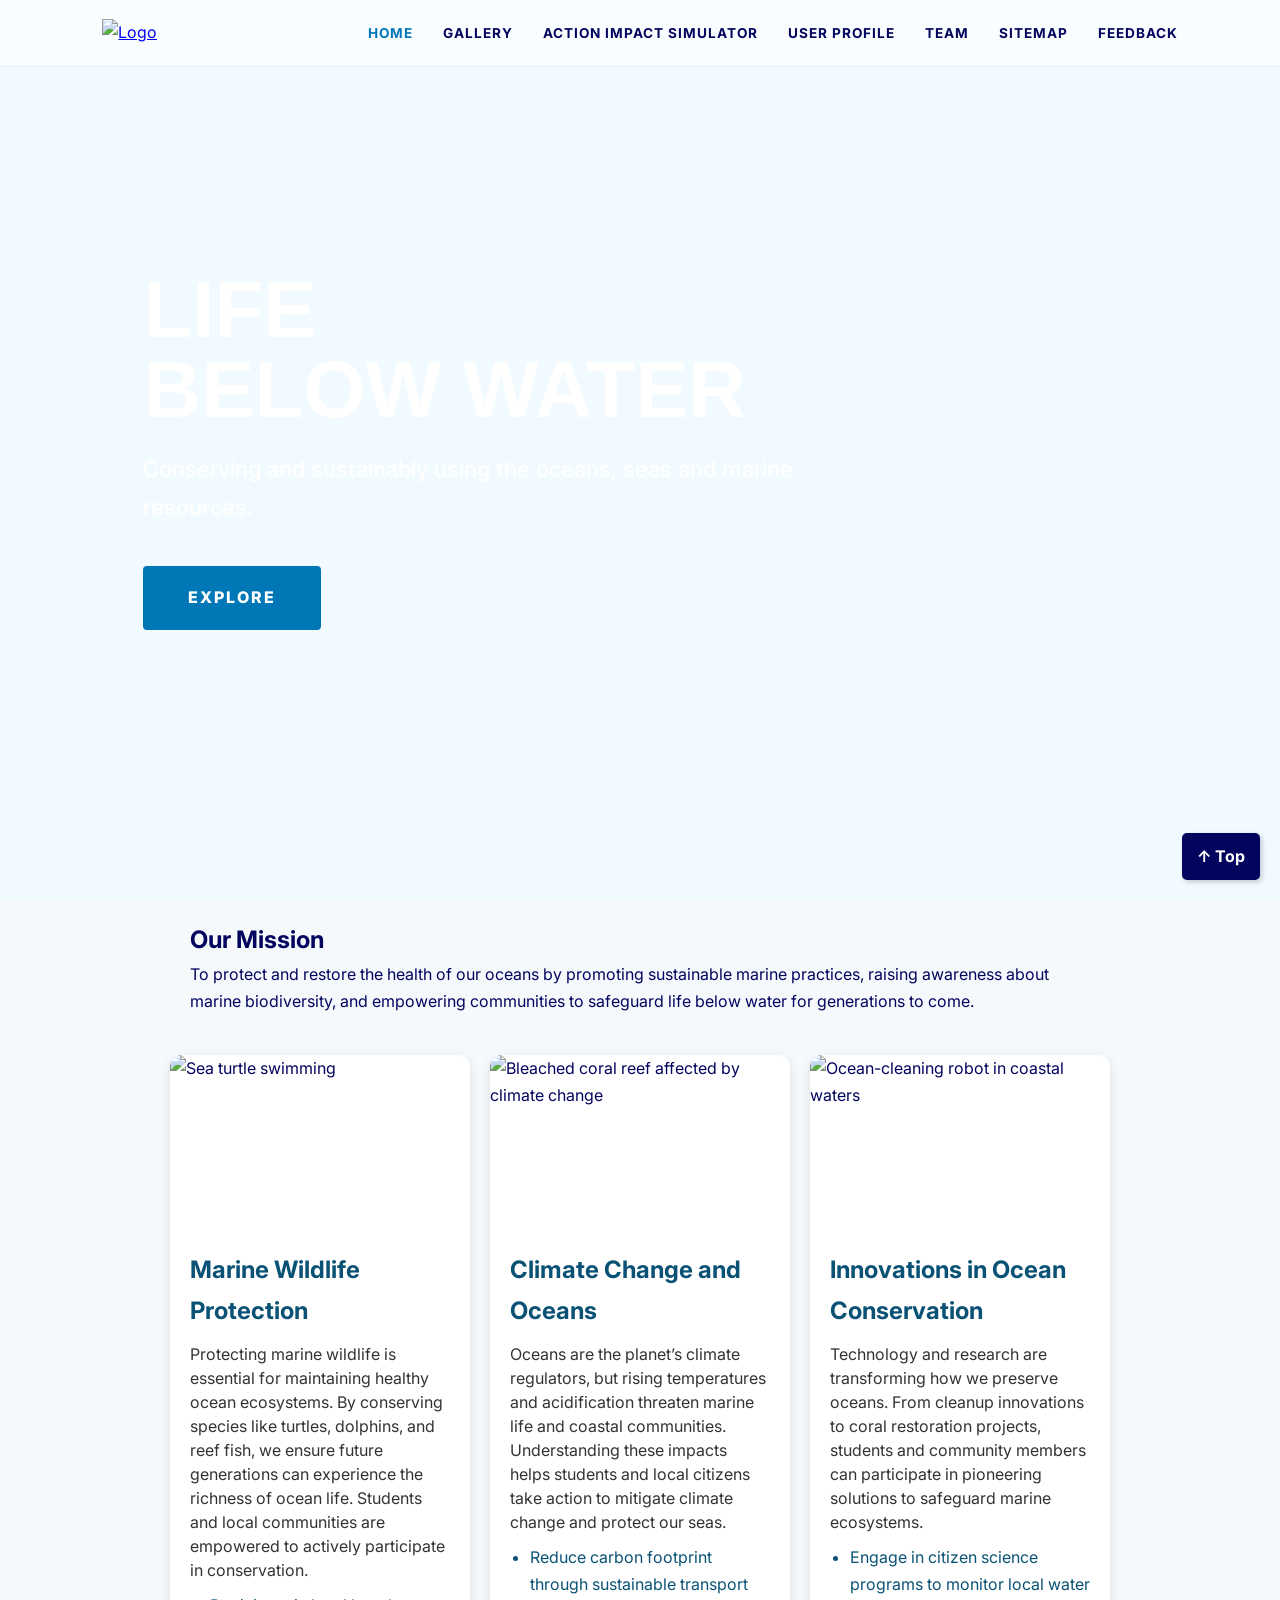
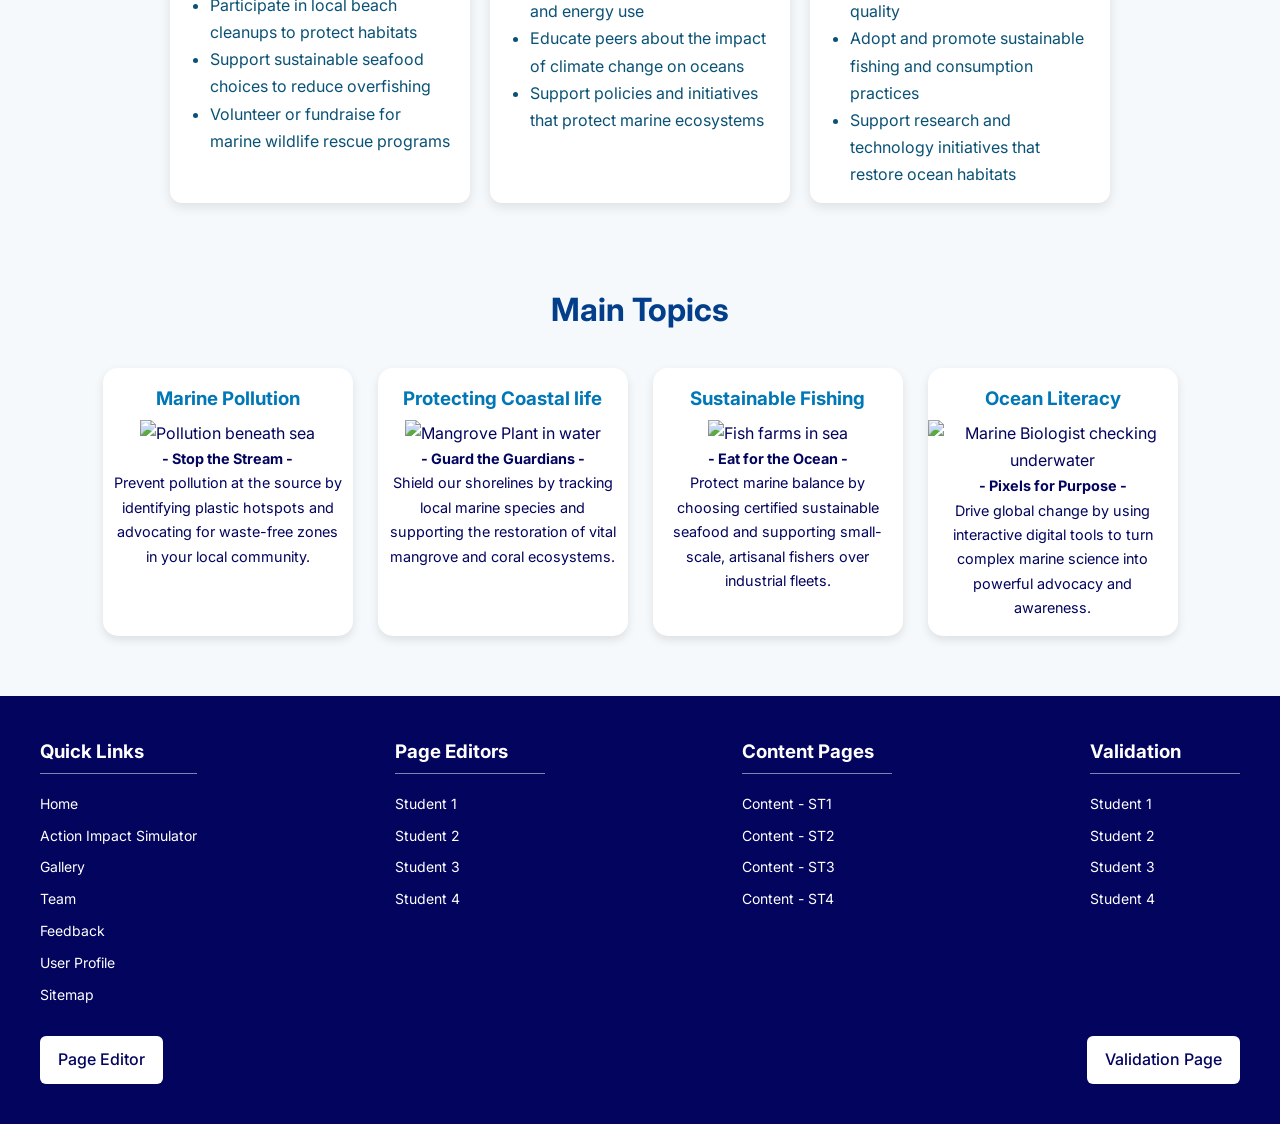
==== index.html @ 19e51897 "Update and rename Home.html to index.html" ====
<!DOCTYPE html>
<html lang="en">
<head>
    <meta charset="UTF-8">
    <meta name="viewport" content="width=device-width, initial-scale=1.0">
    <title>Life Below Water | Home</title>
    
    <link rel="stylesheet" href="Global.css">
    <link rel="stylesheet" href="Home.css">
    <link href="https://fonts.googleapis.com/css2?family=Inter:wght@400;700&family=Outfit:wght@400;700&display=swap"
        rel="stylesheet">
</head>
<body>

    <div class="bg-wrapper"></div>
    <canvas id="bubble-canvas"></canvas>

    <header>
        <a href="index.html" class="logo">
            <img src="Images/Student1_image18.png" alt="Logo">
        </a>

        <nav>
            <ul>
                <li><a href="index.html" class="active">Home</a></li>
                <li><a href="Gallery.html">Gallery</a></li>
                <li><a href="Peer.html">Action Impact Simulator</a></li>
                <li><a href="Peer.html">User Profile</a></li>
                <li><a href="Peer.html">Team</a></li>
                <li><a href="Peer.html">Sitemap</a></li>
                <li><a href="Peer.html">Feedback</a></li>
            </ul>
        </nav>
    </header>

    <main>
        <section class="hero">
            <div class="hero-content">
                <h1>Life <br>Below Water</h1>
                <p>Conserving and sustainably using the oceans, seas and marine resources.</p>
                <a href="#topics" class="btn-cta">Explore</a>
            </div>
        </section>

        <section class="card-container">
            <div class="mission-container reveal">
                <h2>Our Mission</h2>
                <p>
                    To protect and restore the health of our oceans by promoting sustainable marine practices, raising awareness about marine biodiversity, and empowering communities to safeguard life below water for generations to come.
                </p>
            </div>
        </section>

        <section class="card-container">
            <div class="card reveal">
                <img src="Images/Student1_image1.jpg" alt="Sea turtle swimming" class="card-img">
            <div class="card-content">
                <h2 class="card-heading">Marine Wildlife Protection</h2>
                    <p>Protecting marine wildlife is essential for maintaining healthy ocean ecosystems. By conserving species like turtles, dolphins, and reef fish, we ensure future generations can experience the richness of ocean life. Students and local communities are empowered to actively participate in conservation.</p>
                    <ul class="card-highlights">
                        <li>Participate in local beach cleanups to protect habitats</li>
                        <li>Support sustainable seafood choices to reduce overfishing</li>
                        <li>Volunteer or fundraise for marine wildlife rescue programs</li>
                    </ul>
            </div>
            </div>

            <div class="card reveal">
                <img src="Images/Student1_image2.jpg" alt="Bleached coral reef affected by climate change" class="card-img">
            <div class="card-content">
                <h2 class="card-heading">Climate Change and Oceans</h2>
                    <p>Oceans are the planet’s climate regulators, but rising temperatures and acidification threaten marine life and coastal communities. Understanding these impacts helps students and local citizens take action to mitigate climate change and protect our seas.</p>
                    <ul class="card-highlights">
                        <li>Reduce carbon footprint through sustainable transport and energy use</li>
                        <li>Educate peers about the impact of climate change on oceans</li>
                        <li>Support policies and initiatives that protect marine ecosystems</li>
                    </ul>
            </div>
            </div>

            <div class="card reveal">
                <img src="Images/Student1_image3.png" alt="Ocean-cleaning robot in coastal waters" class="card-img">
            <div class="card-content">
                <h2 class="card-heading">Innovations in Ocean Conservation</h2>
                    <p>Technology and research are transforming how we preserve oceans. From cleanup innovations to coral restoration projects, students and community members can participate in pioneering solutions to safeguard marine ecosystems.</p>
                    <ul class="card-highlights">
                        <li>Engage in citizen science programs to monitor local water quality</li>
                        <li>Adopt and promote sustainable fishing and consumption practices</li>
                        <li>Support research and technology initiatives that restore ocean habitats</li>
                    </ul>
            </div>
            </div>
        </section>

        <section class="topics-section" id="topics">
            <h2 class="section-title">Main Topics</h2>

            <div class="topics-container">
                <a href="content_ST1.html" class="topic-card">
                    <h3>Marine Pollution</h3>
                    <img src="Images/Student1_image4.jpg" alt="Pollution beneath sea">
                    <p><strong>- Stop the Stream -</strong><br>Prevent pollution at the source by identifying plastic hotspots and advocating for waste-free zones in your local community.</p>
                </a>

                <a href="Peer.html" class="topic-card">
                    <h3>Protecting Coastal life</h3>
                    <img src="Images/Student1_image5.jpg" alt="Mangrove Plant in water">
                    <p><strong>- Guard the Guardians -</strong><br>Shield our shorelines by tracking local marine species and supporting the restoration of vital mangrove and coral ecosystems.</p>
                </a>

                <a href="Peer.html" class="topic-card">
                    <h3>Sustainable Fishing</h3>
                    <img src="Images/Student1_image6.jpg" alt="Fish farms in sea">
                    <p><strong>- Eat for the Ocean -</strong><br>Protect marine balance by choosing certified sustainable seafood and supporting small-scale, artisanal fishers over industrial fleets.</p>
                </a>

                <a href="Peer.html" class="topic-card">
                    <h3>Ocean Literacy</h3>
                    <img src="Images/Student1_image7.jpg" alt="Marine Biologist checking underwater">
                    <p><strong>- Pixels for Purpose -</strong><br>Drive global change by using interactive digital tools to turn complex marine science into powerful advocacy and awareness.</p>
                </a>
            </div>
        </section>


    </main>

    <a href="#top" class="top-button">↑ Top</a>

    <footer class="footer">

        <div class="footer-container">

        <div class="footer-column">
        <h3>Quick Links</h3>
        <a href="index.html">Home</a>
        <a href="Peer.html">Action Impact Simulator</a>
        <a href="Gallery.html">Gallery</a>
        <a href="Peer.html">Team</a>
        <a href="Peer.html">Feedback</a>
        <a href="Peer.html">User Profile</a>
        <a href="Peer.html">Sitemap</a>
        </div>

        <div class="footer-column">
        <h3>Page Editors</h3>
        <a href="pageEditor_ST1.html">Student 1</a>
        <a href="Peer.html">Student 2</a>
        <a href="Peer.html">Student 3</a>
        <a href="Peer.html">Student 4</a>
        </div>

        <div class="footer-column">
        <h3>Content Pages</h3>
        <a href="content_ST1.html">Content - ST1</a>
        <a href="Peer.html">Content - ST2</a>
        <a href="Peer.html">Content - ST3</a>
        <a href="Peer.html">Content - ST4</a>
        </div>

        <div class="footer-column">
        <h3>Validation</h3>
        <a href="validation_ST1.html">Student 1</a>
        <a href="Peer.html">Student 2</a>
        <a href="Peer.html">Student 3</a>
        <a href="Peer.html">Student 4</a>
        </div>

    </div>

    <div class="footer-bottom">
        <a href="pageEditor_ST1.html" class="footer-btn">Page Editor</a>
        <a href="validation_ST1.html" class="footer-btn">Validation Page</a>
    </div>

    </footer>

        <script>
            // --- BUBBLE ENGINE ---
            const canvas = document.getElementById('bubble-canvas');
            const ctx = canvas.getContext('2d');
            let bubbles = [];

            function resize() {
                canvas.width = window.innerWidth;
                canvas.height = window.innerHeight;
            }
            window.addEventListener('resize', resize);
            resize();

            class Bubble {
                constructor() { this.reset(); }
                reset() {
                    this.x = Math.random() * canvas.width;
                    this.y = canvas.height + 100;
                    this.size = Math.random() * 8 + 2;
                    this.speed = Math.random() * 1.2 + 0.3;
                    this.opacity = Math.random() * 0.3;
                }
                update() {
                    this.y -= this.speed;
                    if (this.y < -50) this.reset();
                }
                draw() {
                    ctx.beginPath();
                    ctx.arc(this.x, this.y, this.size, 0, Math.PI * 2);
                    ctx.fillStyle = `rgba(144, 224, 239, ${this.opacity})`;
                    ctx.fill();
                }
            }

            for(let i=0; i<50; i++) bubbles.push(new Bubble());

            function animate() {
                ctx.clearRect(0, 0, canvas.width, canvas.height);
                bubbles.forEach(b => { b.update(); b.draw(); });
                requestAnimationFrame(animate);
            }
            animate();

            // --- SCROLL REVEAL ENGINE ---
            const observer = new IntersectionObserver((entries) => {
                entries.forEach(entry => {
                    if (entry.isIntersecting) entry.target.classList.add('active');
                });
            }, { threshold: 0.1 });

            document.querySelectorAll('.reveal').forEach(el => observer.observe(el));
        </script>
    </body>
    </html>
---- Global.css ----
:root {
    --primary: #0077b6;       
    --secondary: #48cae4;     
    --dark: #03045e;          
    --white: #ffffff;
    --glass: rgba(255, 255, 255, 0.649);
    --transition: all 0.5s cubic-bezier(0.165, 0.84, 0.44, 1);
}

* {
    margin: 0;
    padding: 0;
    box-sizing: border-box;
}

body {
    font-family: 'Inter', sans-serif;
    background-color: #f0faff;
    color: var(--dark);
    line-height: 1.7;
    overflow-x: hidden;
}

header {
    background: var(--glass);
    backdrop-filter: blur(15px);
    -webkit-backdrop-filter: blur(15px);
    padding: 1.2rem 8%;
    display: flex;
    justify-content: space-between;
    align-items: center;
    position: fixed;
    top: 0;
    width: 100%;
    z-index: 1000;
    border-bottom: 1px solid rgba(0, 119, 182, 0.1);
}

.logo {
    display: flex;
    align-items: center;
    transition: var(--transition);
}

.logo img {
    max-height: 50px; 
    width: auto;
    object-fit: contain; 
}

.logo:hover {
    opacity: 0.8; 
}
nav ul {
    display: flex;
    list-style: none;
    gap: 30px;
}

nav a {
    text-decoration: none;
    color: var(--dark);
    font-size: 0.85rem;
    font-weight: 700;
    text-transform: uppercase;
    letter-spacing: 1px;
    transition: var(--transition);
}

nav a:hover, nav a.active { color: var(--primary); }

.footer {
  background-color: #03045e;
  color: white;
  padding: 40px 20px;
  margin-top: 0;
}

.footer-container {
  display: flex;
  justify-content: space-between;
  flex-wrap: wrap;
  max-width: 1200px;
  margin: auto;
}

.footer-column {
  display: flex;
  flex-direction: column;
  gap: 8px;
  min-width: 150px;
}

.footer-column h3 {
  margin-bottom: 10px;
  padding-bottom: 5px;
  border-bottom: 1px solid rgba(255, 255, 255, 0.5);
}

.footer-column a {
  color: white;
  text-decoration: none;
  font-size: 14px;
  transition: 0.3s;
}

.footer-column a:hover {
  text-decoration: underline;
  opacity: 0.8;
}

.footer-bottom {
  margin-top: 30px;
  display: flex;
  justify-content: space-between;
  align-items: center;
  max-width: 1200px;
  margin-left: auto;
  margin-right: auto;
}

.footer-btn {
  background-color: white;
  color:#03045e;
  padding: 10px 18px;
  border-radius: 6px;
  text-decoration: none;
  font-weight: 500;
  transition: 0.3s;
}

.footer-btn:hover {
  background-color: #e0e0e0;
}

.top-button {
      position: fixed;
      bottom: 20px;
      right: 20px;
      background-color: var(--dark);
      color: white;
      padding: 10px 15px;
      border: none;
      border-radius: 5px;
      text-decoration: none;
      font-weight: bold;
      box-shadow: 2px 2px 5px rgba(0,0,0,0.2);
    }

    .top-button:hover {
      background-color: var(--primary);
    }
---- Home.css ----
.bg-wrapper {
    position: fixed;
    top: 0;
    left: 0;
    width: 100%;
    height: 100%;
    z-index: -2;
    background: url('https://images.unsplash.com/photo-1551244072-5d12893278ab?q=80&w=2000&auto=format&fit=crop') no-repeat center center fixed;
    background-size: cover;
}

#bubble-canvas {
    position: fixed;
    top: 0;
    left: 0;
    width: 100%;
    height: 100%;
    z-index: -1;
    pointer-events: none;
}

/* --- HERO SECTION --- */
.hero {
    height: 100vh;
    display: flex;
    align-items: center;
    padding: 0 8%;
    text-align: left;
}

.hero-content {
    max-width: 800px;
    background: rgba(255, 255, 255, 0.1);
    padding: 40px;
    border-radius: 20px;
    backdrop-filter: blur(5px);
    border: 1px solid rgba(255, 255, 255, 0.2);
    animation: fadeIn 1.2s ease-out;
}

@keyframes fadeIn {
    from { opacity: 0; transform: translateY(20px); }
    to { opacity: 1; transform: translateY(0); }
}

.hero h1 {
    font-family: 'Montserrat', sans-serif;
    font-size: clamp(3rem, 10vw, 5rem);
    line-height: 1;
    margin-bottom: 20px;
    color: white;
    text-transform: uppercase;
}

.hero p {
    font-size: 1.4rem;
    margin-bottom: 40px;
    color:white;
    font-weight: 500;
}

.btn-cta {
    padding: 18px 45px;
    background: var(--primary);
    color: var(--white);
    text-decoration: none;
    border-radius: 4px;
    font-weight: 800;
    text-transform: uppercase;
    letter-spacing: 2px;
    transition: var(--transition);
    display: inline-block;
}

/* --- CONTENT GRID --- */
.section {
    padding: 100px 8%;
    background: var(--white);
}

/* MISSION SECTION */
.mission {
    background: #f0faff;
    padding: 100px 8%;
    display: flex;
    justify-content: center;
}

.mission-container {
    max-width: 900px;
    width: 100%;
}

/* BUTTON INSIDE CARD */
.mission-card .mission-btn {
    background-color: #03045e;
    color: #ffffff;
    padding: 12px 25px;
    border-radius: 12px;
    text-decoration: none;
    font-weight: 600;
    transition: all 0.3s ease;
}

.mission-card .mission-btn:hover {
    background-color: #023e8a;
    transform: scale(1.05);
}


/* Container for all cards */
.card-container {
  display: flex;
  flex-wrap: wrap;       /* Allows cards to wrap on smaller screens */
  gap: 20px;             /* Space between cards */
  justify-content: center; /* Center cards in container */
  padding: 20px;
  background-color: #f5f9fc; /* Light background for contrast */
}

/* Individual card styling */
.card {
  background-color: #ffffff;
  border-radius: 12px;
  box-shadow: 0 4px 12px rgba(0,0,0,0.1);
  overflow: hidden;
  width: 300px;           /* Fixed width for desktop; flexible on mobile */
  display: flex;
  flex-direction: column;
  transition: transform 0.3s, box-shadow 0.3s;
}

/* Hover effect for interactivity */
.card:hover {
  transform: translateY(-5px);
  box-shadow: 0 8px 20px rgba(0,0,0,0.15);
}

/* Card image */
.card-img {
  width: 100%;
  height: 180px;
  object-fit: cover; /* Ensures image covers the space without distortion */
}

/* Card content */
.card-content {
  padding: 15px 20px;
  display: flex;
  flex-direction: column;
  gap: 10px;
}

/* Heading */
.card-heading {
  font-size: 1.5rem;
  color: #0a5275; /* Deep ocean blue */
  margin: 0;
}

/* Paragraph text */
.card-content p {
  font-size: 1rem;
  color: #333333;
  line-height: 1.5;
}

/* Highlights / list */
.card-highlights {
  list-style-type: disc;
  padding-left: 20px;
  margin: 0;
  color: #0a5275;
}

/* IMAGE CONTENT CARDS */
.content-card {
    background: rgba(255, 255, 255, 0.08);
    backdrop-filter: blur(10px);
    border-radius: 15px;
    overflow: hidden;
    cursor: pointer;
    transition: all 0.3s ease;
    color: var(--primary);
    border: 1px solid rgba(255,255,255,0.1);
}

.content-card:hover {
    transform: translateY(-8px) scale(1.03);
    box-shadow: 0 10px 25px rgba(0,0,0,0.3);
}

/* IMAGE */
.content-img {
    width: 100%;
    height: 180px;
    object-fit: cover;
}

/* TEXT AREA */
.content-info {
    padding: 20px;
    text-align: center;
}

.content-info h3 {
    margin-bottom: 10px;
    font-size: 1.3rem;
}

.content-info p {
    font-size: 0.95rem;
    opacity: 0.85;
}

.topics-section {
    padding: 60px 40px;
    text-align: center;
    background: #f5f9fc;
}

.section-title {
    font-size: 2rem;
    margin-bottom: 30px;
    color: #023e8a;
}

.topics-container {
    display: flex;
    justify-content: center;
    gap: 25px;
    flex-wrap: wrap;
}

.topic-card {
    width: 250px;
    background: #ffffff;
    border-radius: 15px;
    overflow: hidden;
    text-decoration: none;
    color: inherit;
    box-shadow: 0 4px 10px rgba(0,0,0,0.1);
    transition: transform 0.3s;
}

.topic-card:hover {
    transform: translateY(-8px);
}

.topic-card img {
    width: 100%;
    height: 160px;
    object-fit: cover;
}

.topic-card h3 {
    margin: 15px 10px 5px;
    color: #0077b6;
}

.topic-card p {
    font-size: 0.9rem;
    padding: 0 10px 15px;
}
/* --- REVEAL ON SCROLL --- */
.reveal {
    opacity: 0;
    transform: translateY(40px);
    transition: 1s all ease;
}
.reveal.active {
    opacity: 1;
    transform: translateY(0);
}
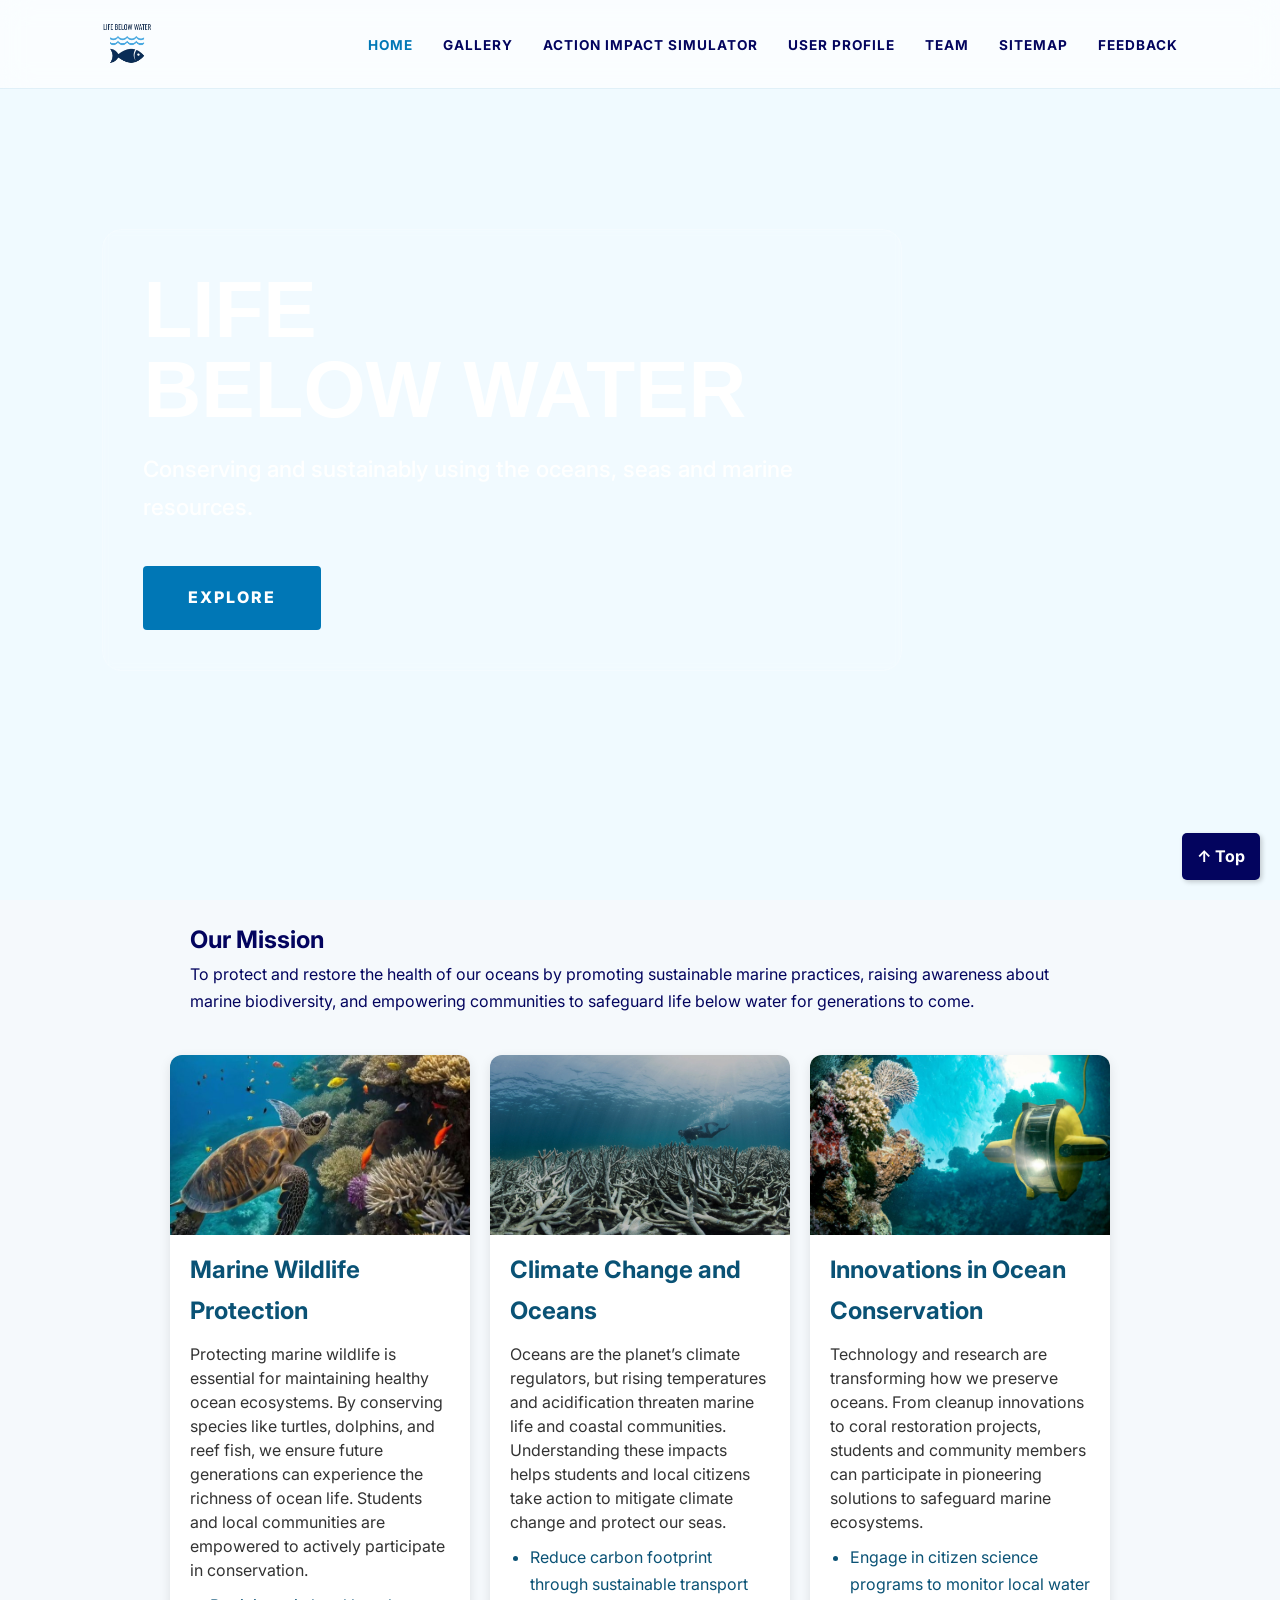
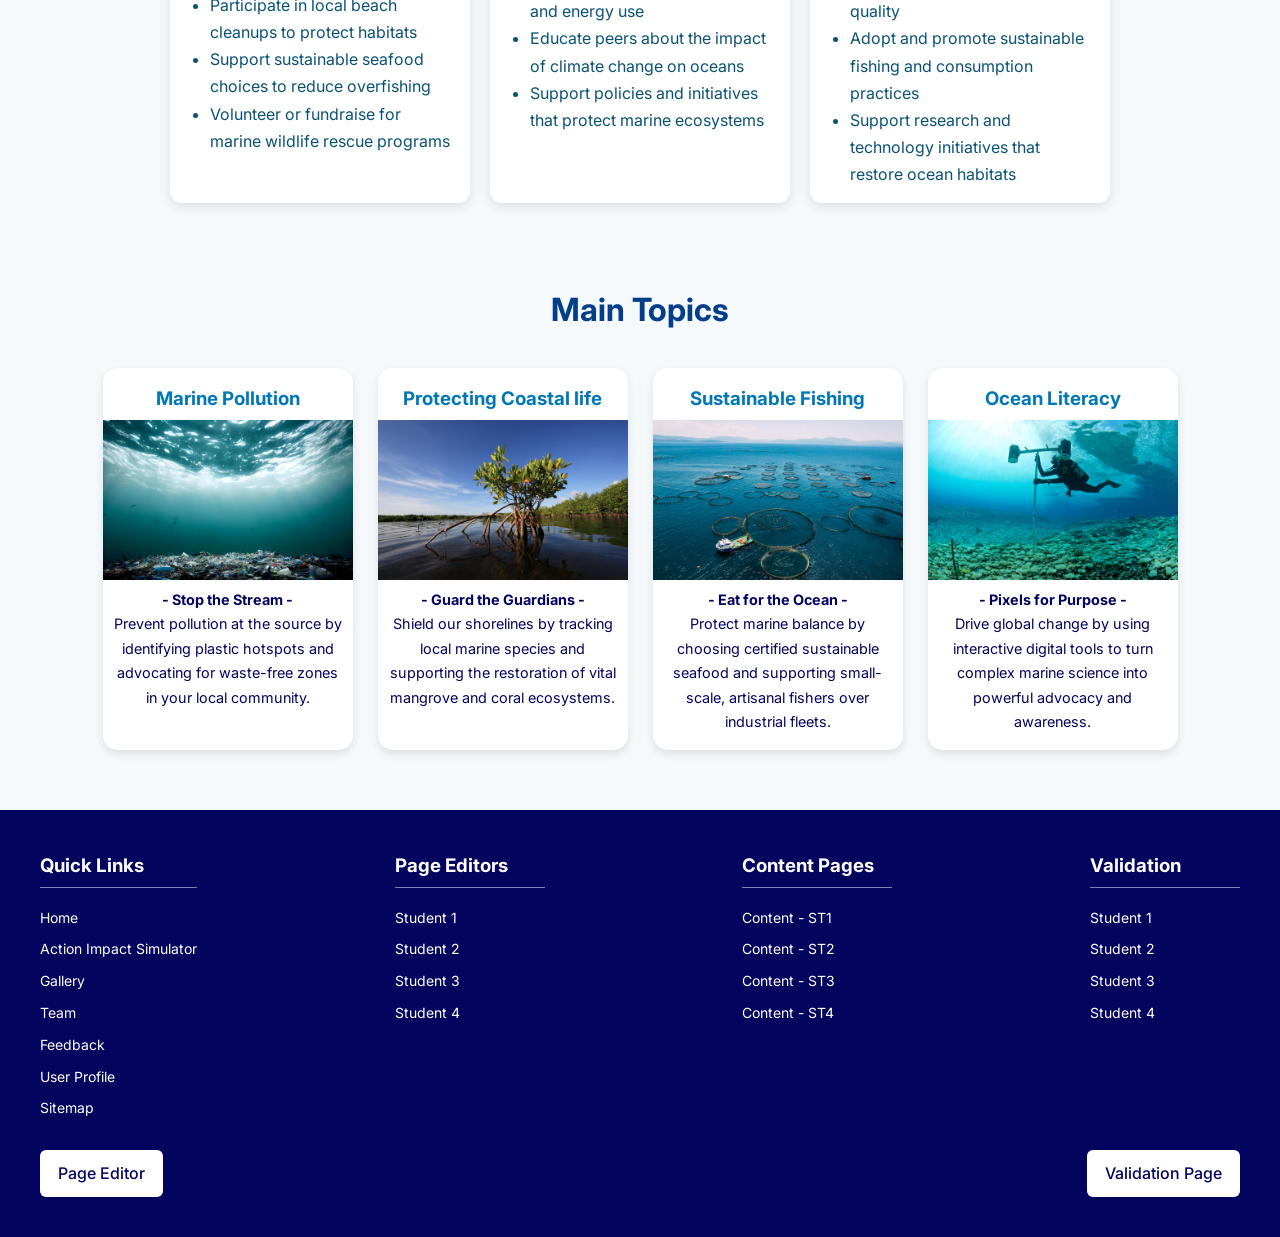
==== commit aebd7086: "Update index.html" ====
--- a/index.html
+++ b/index.html
@@ -17,7 +17,7 @@
 
     <header>
         <a href="index.html" class="logo">
-            <img src="Images/Student1_image18.png" alt="Logo">
+            <img src="Student1_image18.png" alt="Logo">
         </a>
 
         <nav>
@@ -53,7 +53,7 @@
 
         <section class="card-container">
             <div class="card reveal">
-                <img src="Images/Student1_image1.jpg" alt="Sea turtle swimming" class="card-img">
+                <img src="Student1_image1.jpg" alt="Sea turtle swimming" class="card-img">
             <div class="card-content">
                 <h2 class="card-heading">Marine Wildlife Protection</h2>
                     <p>Protecting marine wildlife is essential for maintaining healthy ocean ecosystems. By conserving species like turtles, dolphins, and reef fish, we ensure future generations can experience the richness of ocean life. Students and local communities are empowered to actively participate in conservation.</p>
@@ -66,7 +66,7 @@
             </div>
 
             <div class="card reveal">
-                <img src="Images/Student1_image2.jpg" alt="Bleached coral reef affected by climate change" class="card-img">
+                <img src="Student1_image2.jpg" alt="Bleached coral reef affected by climate change" class="card-img">
             <div class="card-content">
                 <h2 class="card-heading">Climate Change and Oceans</h2>
                     <p>Oceans are the planet’s climate regulators, but rising temperatures and acidification threaten marine life and coastal communities. Understanding these impacts helps students and local citizens take action to mitigate climate change and protect our seas.</p>
@@ -79,7 +79,7 @@
             </div>
 
             <div class="card reveal">
-                <img src="Images/Student1_image3.png" alt="Ocean-cleaning robot in coastal waters" class="card-img">
+                <img src="Student1_image3.png" alt="Ocean-cleaning robot in coastal waters" class="card-img">
             <div class="card-content">
                 <h2 class="card-heading">Innovations in Ocean Conservation</h2>
                     <p>Technology and research are transforming how we preserve oceans. From cleanup innovations to coral restoration projects, students and community members can participate in pioneering solutions to safeguard marine ecosystems.</p>
@@ -98,25 +98,25 @@
             <div class="topics-container">
                 <a href="content_ST1.html" class="topic-card">
                     <h3>Marine Pollution</h3>
-                    <img src="Images/Student1_image4.jpg" alt="Pollution beneath sea">
+                    <img src="Student1_image4.jpg" alt="Pollution beneath sea">
                     <p><strong>- Stop the Stream -</strong><br>Prevent pollution at the source by identifying plastic hotspots and advocating for waste-free zones in your local community.</p>
                 </a>
 
                 <a href="Peer.html" class="topic-card">
                     <h3>Protecting Coastal life</h3>
-                    <img src="Images/Student1_image5.jpg" alt="Mangrove Plant in water">
+                    <img src="Student1_image5.jpg" alt="Mangrove Plant in water">
                     <p><strong>- Guard the Guardians -</strong><br>Shield our shorelines by tracking local marine species and supporting the restoration of vital mangrove and coral ecosystems.</p>
                 </a>
 
                 <a href="Peer.html" class="topic-card">
                     <h3>Sustainable Fishing</h3>
-                    <img src="Images/Student1_image6.jpg" alt="Fish farms in sea">
+                    <img src="Student1_image6.jpg" alt="Fish farms in sea">
                     <p><strong>- Eat for the Ocean -</strong><br>Protect marine balance by choosing certified sustainable seafood and supporting small-scale, artisanal fishers over industrial fleets.</p>
                 </a>
 
                 <a href="Peer.html" class="topic-card">
                     <h3>Ocean Literacy</h3>
-                    <img src="Images/Student1_image7.jpg" alt="Marine Biologist checking underwater">
+                    <img src="Student1_image7.jpg" alt="Marine Biologist checking underwater">
                     <p><strong>- Pixels for Purpose -</strong><br>Drive global change by using interactive digital tools to turn complex marine science into powerful advocacy and awareness.</p>
                 </a>
             </div>
